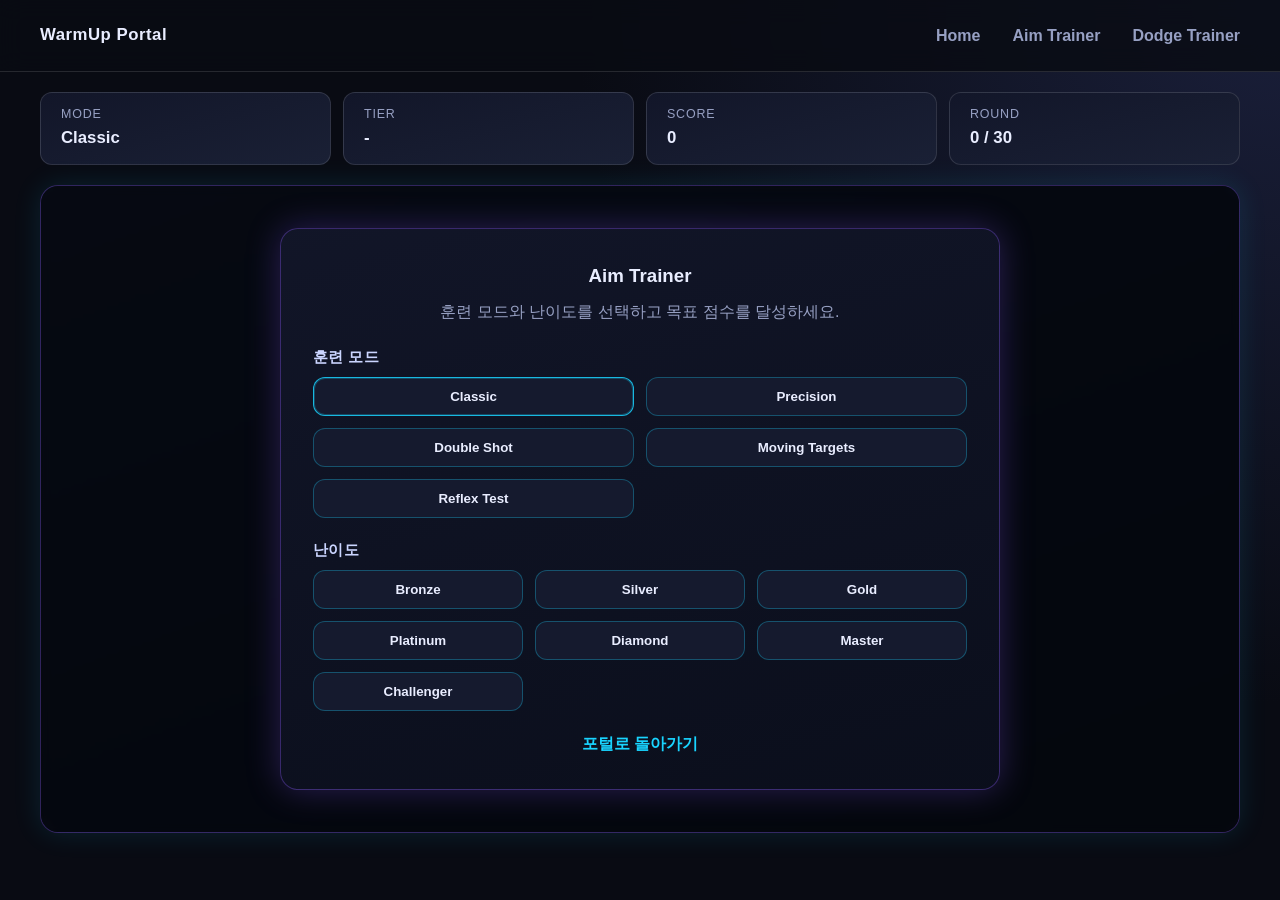
==== aimTrainer.html @ 9ed3a96e "카카오 애드핏 추가" ====
<!DOCTYPE html>
<html lang="ko">
<head>
    <meta charset="UTF-8" />
    <meta name="viewport" content="width=device-width, initial-scale=1.0" />
    <title>Aim Trainer | 손풀기 미니 게임 포털</title>
    <link rel="stylesheet" href="./assets/css/style.css" />
    <!-- jQuery 3.2.1 로컬 파일 (요청 경로 준수) -->
    <script src="./assets/js/jquery-3.2.1.min.js"></script>
</head>
<body>
    <header class="site-header">
        <div class="container header-inner">
            <a class="brand" href="./index.html">WarmUp Portal</a>
            <nav class="gnb" aria-label="주요 메뉴">
                <ul class="gnb-list">
                    <li><a href="./index.html">Home</a></li>
                    <li><a href="./aimTrainer.html">Aim Trainer</a></li>
                    <li><a href="./dodgeTrainer.html">Dodge Trainer</a></li>
                </ul>
            </nav>
            <button class="menu-toggle" type="button" aria-label="메뉴 열기" aria-expanded="false">
                <span></span>
                <span></span>
                <span></span>
            </button>
        </div>
    </header>

    <main class="aim-main">
        <section class="aim-shell container">
            <!-- 상단 HUD: 현재 티어/점수/진행도를 표시 -->
            <div class="aim-hud">
                <div class="hud-item">
                    <span class="hud-label">Mode</span>
                    <strong id="modeLabel">-</strong>
                </div>
                <div class="hud-item">
                    <span class="hud-label">Tier</span>
                    <strong id="tierLabel">-</strong>
                </div>
                <div class="hud-item">
                    <span class="hud-label">Score</span>
                    <strong id="currentScore">0</strong>
                </div>
                <div class="hud-item">
                    <span class="hud-label">Round</span>
                    <strong><span id="currentRound">0</span> / <span id="totalRounds">30</span></strong>
                </div>
            </div>

            <!-- 게임 보드: 타겟이 실제 생성되는 핵심 플레이 영역 -->
            <section id="aimBoard" class="aim-board" aria-label="Aim trainer play area">
                <!-- 시작 전 난이도 선택 오버레이 -->
                <div id="difficultyOverlay" class="board-overlay">
                    <div class="overlay-panel">
                        <h1>Aim Trainer</h1>
                        <p>훈련 모드와 난이도를 선택하고 목표 점수를 달성하세요.</p>
                        <h3 class="overlay-subtitle">훈련 모드</h3>
                        <div id="modeButtons" class="mode-grid"></div>
                        <h3 class="overlay-subtitle">난이도</h3>
                        <div id="difficultyButtons" class="difficulty-grid"></div>
                        <a class="back-link" href="./index.html">포털로 돌아가기</a>
                    </div>
                </div>

                <!-- 게임 종료 후 결과 오버레이 -->
                <div id="resultOverlay" class="board-overlay hidden" aria-live="polite">
                    <div class="overlay-panel result-panel">
                        <p id="resultBadge" class="result-badge">RESULT</p>
                        <h2 id="resultTitle">VICTORY</h2>
                        <p class="result-score-line">Final Score: <strong id="finalScore">0</strong></p>
                        <p class="result-score-line">Target Score: <strong id="targetScore">0</strong></p>
                        <div class="result-stats">
                            <p class="stat-card">
                                <span>Accuracy</span>
                                <strong id="accuracyValue">0.0%</strong>
                            </p>
                            <p class="stat-card">
                                <span>Avg Reaction</span>
                                <strong id="avgReactionValue">0 ms</strong>
                            </p>
                        </div>
                        <div class="result-actions">
                            <button id="retryButton" class="play-btn" type="button">재도전</button>
                            <button id="changeDifficultyButton" class="play-btn ghost-btn" type="button">난이도 선택</button>
                        </div>
                    </div>
                </div>
            </section>
        </section>
    </main>

    <script src="./assets/js/script.js"></script>
</body>
</html>
---- assets/css/style.css ----
/* ================================
   1) Design Tokens (CSS Variables)
   사이트 전체 톤앤매너를 통일하기 위한 변수
================================ */
:root {
    --color-bg: #090b13;
    --color-surface: #121629;
    --color-surface-2: #1a2035;
    --color-text: #e9edff;
    --color-text-muted: #97a0c3;
    --color-primary: #8c5bff;
    --color-secondary: #19d4ff;
    --color-border: rgba(255, 255, 255, 0.12);
    --color-shadow-neon: rgba(140, 91, 255, 0.45);
    --color-shadow-neon-2: rgba(25, 212, 255, 0.35);

    --radius-lg: 18px;
    --radius-md: 12px;
    --space-xs: 8px;
    --space-sm: 12px;
    --space-md: 20px;
    --space-lg: 32px;
    --space-xl: 64px;

    --container-max: 1200px;
    --header-h: 72px;
}

/* 박스 사이징 통일 */
*,
*::before,
*::after {
    box-sizing: border-box;
}

/* 기본 바디 스타일 */
body {
    margin: 0;
    font-family: "Segoe UI", "Noto Sans KR", sans-serif;
    background: radial-gradient(circle at top right, #1a1f3a 0%, var(--color-bg) 45%);
    color: var(--color-text);
    line-height: 1.6;
}

/* 공통 컨테이너: 모든 섹션 너비 기준 */
.container {
    width: min(100% - 40px, var(--container-max));
    margin: 0 auto;
}

/* 링크 기본 스타일 */
a {
    color: inherit;
    text-decoration: none;
}

/* ================================
   2) Header / GNB
================================ */
.site-header {
    position: fixed;
    top: 0;
    left: 0;
    width: 100%;
    height: var(--header-h);
    z-index: 1000;
    border-bottom: 1px solid var(--color-border);
    background: rgba(9, 11, 19, 0.82);
    backdrop-filter: blur(12px);
}

.header-inner {
    height: 100%;
    display: flex;
    align-items: center;
    justify-content: space-between;
    gap: var(--space-md);
}

.brand {
    font-size: 1.05rem;
    font-weight: 700;
    letter-spacing: 0.5px;
}

.gnb-list {
    display: flex;
    align-items: center;
    gap: var(--space-lg);
    list-style: none;
    margin: 0;
    padding: 0;
}

.gnb-list a {
    color: var(--color-text-muted);
    font-weight: 600;
    transition: color 0.2s ease;
}

.gnb-list a:hover {
    color: var(--color-secondary);
}

/* 모바일 메뉴 버튼 */
.menu-toggle {
    display: none;
    width: 42px;
    height: 42px;
    padding: 8px;
    border: 1px solid var(--color-border);
    border-radius: 10px;
    background: var(--color-surface);
    cursor: pointer;
}

.menu-toggle span {
    display: block;
    width: 100%;
    height: 2px;
    margin: 5px 0;
    background: var(--color-text);
    transition: transform 0.25s ease, opacity 0.25s ease;
}

/* ================================
   3) Main / Hero
================================ */
main {
    padding-top: var(--header-h);
}

.hero-section {
    padding: var(--space-xl) 0 var(--space-lg);
}

.hero-content {
    text-align: center;
    max-width: 760px;
}

.hero-kicker {
    margin: 0 0 var(--space-xs);
    color: var(--color-secondary);
    font-weight: 600;
    letter-spacing: 1px;
    text-transform: uppercase;
    font-size: 0.85rem;
}

.hero-content h1 {
    margin: 0 0 var(--space-sm);
    line-height: 1.2;
    font-size: clamp(1.9rem, 4.5vw, 3rem);
}

.hero-description {
    margin: 0 auto;
    color: var(--color-text-muted);
    max-width: 620px;
}

/* ================================
   4) Game Cards Grid
================================ */
.game-section {
    padding: var(--space-md) 0 var(--space-xl);
}

.section-title-wrap {
    margin-bottom: var(--space-md);
}

.section-title-wrap h2 {
    margin: 0;
    font-size: clamp(1.3rem, 3vw, 2rem);
}

.section-title-wrap p {
    margin: var(--space-xs) 0 0;
    color: var(--color-text-muted);
}

.game-grid {
    display: grid;
    gap: var(--space-md);
    grid-template-columns: repeat(3, minmax(0, 1fr));
}

.game-card {
    overflow: hidden;
    border-radius: var(--radius-lg);
    background: linear-gradient(165deg, var(--color-surface), var(--color-surface-2));
    border: 1px solid var(--color-border);
    transition: transform 0.28s ease, box-shadow 0.28s ease, border-color 0.28s ease;
}

.game-card img {
    display: block;
    width: 100%;
    aspect-ratio: 16 / 9;
    object-fit: cover;
}

.game-card-body {
    padding: var(--space-md);
}

.game-card h3 {
    margin: 0 0 var(--space-xs);
    font-size: 1.15rem;
}

.game-card p {
    margin: 0 0 var(--space-md);
    color: var(--color-text-muted);
    min-height: 48px;
}

/* 네온 느낌 버튼 */
.play-btn {
    display: inline-block;
    padding: 10px 16px;
    border-radius: 999px;
    font-weight: 700;
    color: #ffffff;
    background: linear-gradient(120deg, var(--color-primary), var(--color-secondary));
    box-shadow: 0 4px 20px rgba(25, 212, 255, 0.25);
    transition: transform 0.2s ease, box-shadow 0.2s ease;
}

.play-btn:hover {
    transform: translateY(-2px);
    box-shadow: 0 8px 24px rgba(140, 91, 255, 0.4);
}

.play-btn.disabled {
    opacity: 0.55;
    pointer-events: none;
}

/* 카드 Hover: 부드러운 스케일 + 네온 글로우 */
.game-card:hover {
    transform: translateY(-4px) scale(1.02);
    border-color: rgba(140, 91, 255, 0.45);
    box-shadow: 0 12px 32px var(--color-shadow-neon), 0 0 28px var(--color-shadow-neon-2);
}

/* ================================
   5) Sub Page
================================ */
.sub-page-main {
    min-height: calc(100vh - var(--header-h));
    display: grid;
    place-items: center;
    padding: var(--space-lg) 0;
}

.sub-hero {
    width: 100%;
}

.sub-hero .container {
    text-align: center;
    background: linear-gradient(180deg, rgba(140, 91, 255, 0.12), rgba(25, 212, 255, 0.06));
    border: 1px solid var(--color-border);
    border-radius: var(--radius-lg);
    padding: var(--space-xl) var(--space-lg);
}

.sub-hero h1 {
    margin: 0 0 var(--space-xs);
}

.sub-hero p {
    margin: 0 0 var(--space-md);
    color: var(--color-text-muted);
}

/* ================================
   6) Aim Trainer
================================ */
.aim-main {
    padding-top: calc(var(--header-h) + var(--space-md));
    padding-bottom: var(--space-lg);
    min-height: 100vh;
}

.aim-shell {
    display: grid;
    gap: var(--space-md);
}

.aim-hud {
    display: grid;
    grid-template-columns: repeat(4, minmax(0, 1fr));
    gap: var(--space-sm);
}

.hud-item {
    border: 1px solid var(--color-border);
    border-radius: var(--radius-md);
    background: linear-gradient(165deg, var(--color-surface), var(--color-surface-2));
    padding: var(--space-sm) var(--space-md);
}

.hud-label {
    display: block;
    font-size: 0.78rem;
    color: var(--color-text-muted);
    text-transform: uppercase;
    letter-spacing: 0.8px;
}

.hud-item strong {
    font-size: 1.05rem;
}

.aim-board {
    position: relative;
    width: 100%;
    min-height: min(72vh, 760px);
    border-radius: var(--radius-lg);
    overflow: hidden;
    border: 1px solid rgba(140, 91, 255, 0.3);
    background:
        radial-gradient(circle at 50% 50%, rgba(25, 212, 255, 0.08), transparent 48%),
        linear-gradient(160deg, #101525, #0a0e1a 60%, #090b13);
    box-shadow: 0 0 28px rgba(25, 212, 255, 0.12);
    user-select: none;
}

/* 게임 진행 중에만 보드 내부 커서를 조준점으로 고정 */
.aim-board.game-active {
    cursor: crosshair;
}

/* 타겟 좌표 기준점을 정확히 중앙으로 맞추기 위한 스타일 */
.aim-target {
    position: absolute;
    left: 0;
    top: 0;
    width: 22px;
    height: 22px;
    border-radius: 50%;
    background: radial-gradient(circle at 35% 35%, #ffb0b0, #ff3b3b 45%, #d00000 100%);
    box-shadow: 0 0 10px rgba(255, 60, 60, 0.95), 0 0 24px rgba(255, 45, 45, 0.6);
    transform: translate(-50%, -50%);
    cursor: crosshair;
    z-index: 20;
}

.aim-target.is-moving {
    transition: transform 140ms linear;
}

.target-hit-effect {
    position: absolute;
    width: 10px;
    height: 10px;
    border: 2px solid rgba(255, 122, 122, 0.95);
    border-radius: 50%;
    transform: translate(-50%, -50%);
    animation: hitPulse 260ms ease-out forwards;
    pointer-events: none;
    z-index: 25;
}

.miss-text-effect {
    position: absolute;
    color: #ff7f7f;
    font-weight: 700;
    letter-spacing: 0.4px;
    text-shadow: 0 0 8px rgba(255, 86, 86, 0.6);
    transform: translate(-50%, -50%);
    animation: missFloat 420ms ease-out forwards;
    pointer-events: none;
    z-index: 26;
}

@keyframes missFloat {
    from {
        opacity: 1;
        transform: translate(-50%, -50%) scale(0.92);
    }
    to {
        opacity: 0;
        transform: translate(-50%, -75%) scale(1.05);
    }
}

/* 오답 시 보드가 살짝 붉어지는 피드백 */
.aim-board.miss-flash::after {
    content: "";
    position: absolute;
    inset: 0;
    pointer-events: none;
    background: radial-gradient(circle at center, rgba(255, 43, 43, 0.16), rgba(255, 43, 43, 0.05));
    animation: missFlash 220ms ease-out;
}

@keyframes missFlash {
    from {
        opacity: 1;
    }
    to {
        opacity: 0;
    }
}

@keyframes hitPulse {
    from {
        opacity: 1;
        width: 10px;
        height: 10px;
    }
    to {
        opacity: 0;
        width: 52px;
        height: 52px;
    }
}

.board-overlay {
    position: absolute;
    inset: 0;
    z-index: 30;
    display: grid;
    place-items: center;
    padding: var(--space-md);
    background: rgba(4, 6, 12, 0.72);
    backdrop-filter: blur(4px);
}

.board-overlay.hidden {
    display: none;
}

.overlay-panel {
    width: min(720px, 100%);
    border: 1px solid rgba(140, 91, 255, 0.35);
    border-radius: var(--radius-lg);
    background: linear-gradient(165deg, rgba(18, 22, 41, 0.97), rgba(11, 15, 29, 0.95));
    padding: var(--space-lg);
    text-align: center;
    box-shadow: 0 0 34px rgba(140, 91, 255, 0.28);
}

.overlay-panel h1,
.overlay-panel h2 {
    margin: 0 0 var(--space-xs);
}

.overlay-subtitle {
    margin: 0 0 8px;
    font-size: 0.95rem;
    color: #cbd5ff;
    text-align: left;
    letter-spacing: 0.4px;
}

.overlay-panel p {
    margin: 0 0 var(--space-md);
    color: var(--color-text-muted);
}

.difficulty-grid {
    display: grid;
    grid-template-columns: repeat(3, minmax(0, 1fr));
    gap: var(--space-sm);
    margin-bottom: var(--space-md);
}

.mode-grid {
    display: grid;
    grid-template-columns: repeat(2, minmax(0, 1fr));
    gap: var(--space-sm);
    margin-bottom: var(--space-md);
}

.difficulty-btn {
    border: 1px solid rgba(25, 212, 255, 0.3);
    border-radius: 12px;
    background: #151a2e;
    color: var(--color-text);
    padding: 11px 10px;
    font-weight: 700;
    cursor: pointer;
    transition: transform 0.2s ease, box-shadow 0.2s ease, border-color 0.2s ease;
}

.difficulty-btn:hover {
    transform: translateY(-2px);
    border-color: rgba(140, 91, 255, 0.7);
    box-shadow: 0 8px 22px rgba(140, 91, 255, 0.35);
}

.difficulty-btn.active {
    border-color: rgba(25, 212, 255, 0.85);
    box-shadow: 0 0 0 1px rgba(25, 212, 255, 0.25) inset;
}

.back-link {
    color: var(--color-secondary);
    font-weight: 600;
}

.result-panel {
    max-width: 520px;
}

.result-badge {
    margin-bottom: 4px;
    font-size: 0.78rem;
    letter-spacing: 1px;
    text-transform: uppercase;
}

#resultTitle.victory {
    color: #ab86ff;
    text-shadow: 0 0 10px rgba(171, 134, 255, 0.8), 0 0 25px rgba(25, 212, 255, 0.55);
}

#resultTitle.defeat {
    color: #a8acba;
    text-shadow: none;
}

.result-actions {
    display: flex;
    justify-content: center;
    gap: var(--space-sm);
    flex-wrap: wrap;
    margin-top: var(--space-sm);
}

.result-stats {
    display: grid;
    grid-template-columns: repeat(2, minmax(0, 1fr));
    gap: var(--space-sm);
    margin: 0 0 var(--space-sm);
}

.stat-card {
    margin: 0;
    padding: 10px 12px;
    border: 1px solid rgba(25, 212, 255, 0.25);
    border-radius: 12px;
    background: rgba(15, 20, 36, 0.7);
}

.stat-card span {
    display: block;
    font-size: 0.78rem;
    color: var(--color-text-muted);
    margin-bottom: 3px;
    letter-spacing: 0.6px;
    text-transform: uppercase;
}

.stat-card strong {
    font-size: 1.2rem;
    color: #a8f0ff;
    text-shadow: 0 0 8px rgba(25, 212, 255, 0.35);
}

.ghost-btn {
    background: transparent;
    border: 1px solid var(--color-border);
    box-shadow: none;
}

/* ================================
   7) Dodge Trainer
================================ */
.dodge-main {
    padding-top: calc(var(--header-h) + var(--space-md));
    padding-bottom: var(--space-lg);
    min-height: 100vh;
}

.dodge-shell {
    display: grid;
    gap: var(--space-sm);
}

.dodge-hud {
    display: grid;
    grid-template-columns: repeat(3, minmax(0, 1fr));
    gap: var(--space-sm);
}

.dodge-hp-wrap {
    display: grid;
    grid-template-columns: auto 1fr auto;
    align-items: center;
    gap: var(--space-sm);
    padding: 10px 12px;
    border: 1px solid var(--color-border);
    border-radius: 12px;
    background: linear-gradient(165deg, var(--color-surface), var(--color-surface-2));
}

.dodge-hp-track {
    position: relative;
    height: 12px;
    border-radius: 999px;
    overflow: hidden;
    background: rgba(255, 255, 255, 0.08);
}

.dodge-hp-bar {
    width: 100%;
    height: 100%;
    border-radius: inherit;
    background: linear-gradient(90deg, #26e6ff, #8c5bff 60%, #ff547d);
    transition: width 240ms ease;
}

.dodge-board {
    position: relative;
    border-radius: var(--radius-lg);
    overflow: hidden;
    border: 1px solid rgba(25, 212, 255, 0.32);
    min-height: min(72vh, 760px);
    background: #090d1a;
}

#dodgeCanvas {
    width: 100%;
    height: 100%;
    display: block;
    background:
        linear-gradient(rgba(96, 111, 173, 0.14) 1px, transparent 1px),
        linear-gradient(90deg, rgba(96, 111, 173, 0.14) 1px, transparent 1px),
        radial-gradient(circle at center, rgba(25, 212, 255, 0.08), transparent 50%),
        #090d1a;
    background-size: 36px 36px, 36px 36px, auto, auto;
    cursor: crosshair;
}

.dodge-countdown {
    position: absolute;
    inset: 0;
    z-index: 28;
    display: grid;
    place-items: center;
    font-size: clamp(3rem, 11vw, 8rem);
    font-weight: 800;
    color: #ccf7ff;
    text-shadow: 0 0 15px rgba(25, 212, 255, 0.7), 0 0 35px rgba(140, 91, 255, 0.4);
    pointer-events: none;
}

/* ================================
   8) Responsive Breakpoints
================================ */
/* 태블릿: 카드 2열 */
@media (max-width: 1024px) {
    .game-grid {
        grid-template-columns: repeat(2, minmax(0, 1fr));
    }

    .difficulty-grid {
        grid-template-columns: repeat(2, minmax(0, 1fr));
    }

    .mode-grid {
        grid-template-columns: repeat(2, minmax(0, 1fr));
    }

    .dodge-hud {
        grid-template-columns: 1fr 1fr;
    }
}

/* 모바일: GNB를 햄버거/슬라이드다운으로 전환 + 카드 1열 */
@media (max-width: 768px) {
    .menu-toggle {
        display: inline-block;
    }

    .gnb {
        display: none;
        position: absolute;
        top: var(--header-h);
        left: 0;
        width: 100%;
        border-bottom: 1px solid var(--color-border);
        background: rgba(13, 16, 29, 0.98);
    }

    .gnb.is-open {
        display: block;
    }

    .gnb-list {
        flex-direction: column;
        align-items: stretch;
        gap: 0;
    }

    .gnb-list li a {
        display: block;
        padding: 14px 20px;
        border-top: 1px solid rgba(255, 255, 255, 0.06);
    }

    .game-grid {
        grid-template-columns: 1fr;
    }

    .hero-section {
        padding-top: var(--space-lg);
    }

    .aim-hud {
        grid-template-columns: 1fr;
    }

    .aim-board {
        min-height: 62vh;
    }

    .difficulty-grid {
        grid-template-columns: 1fr;
    }

    .mode-grid {
        grid-template-columns: 1fr;
    }

    .result-stats {
        grid-template-columns: 1fr;
    }

    .dodge-hud {
        grid-template-columns: 1fr;
    }

    .dodge-hp-wrap {
        grid-template-columns: 1fr;
    }

    .dodge-board {
        min-height: 62vh;
    }
}
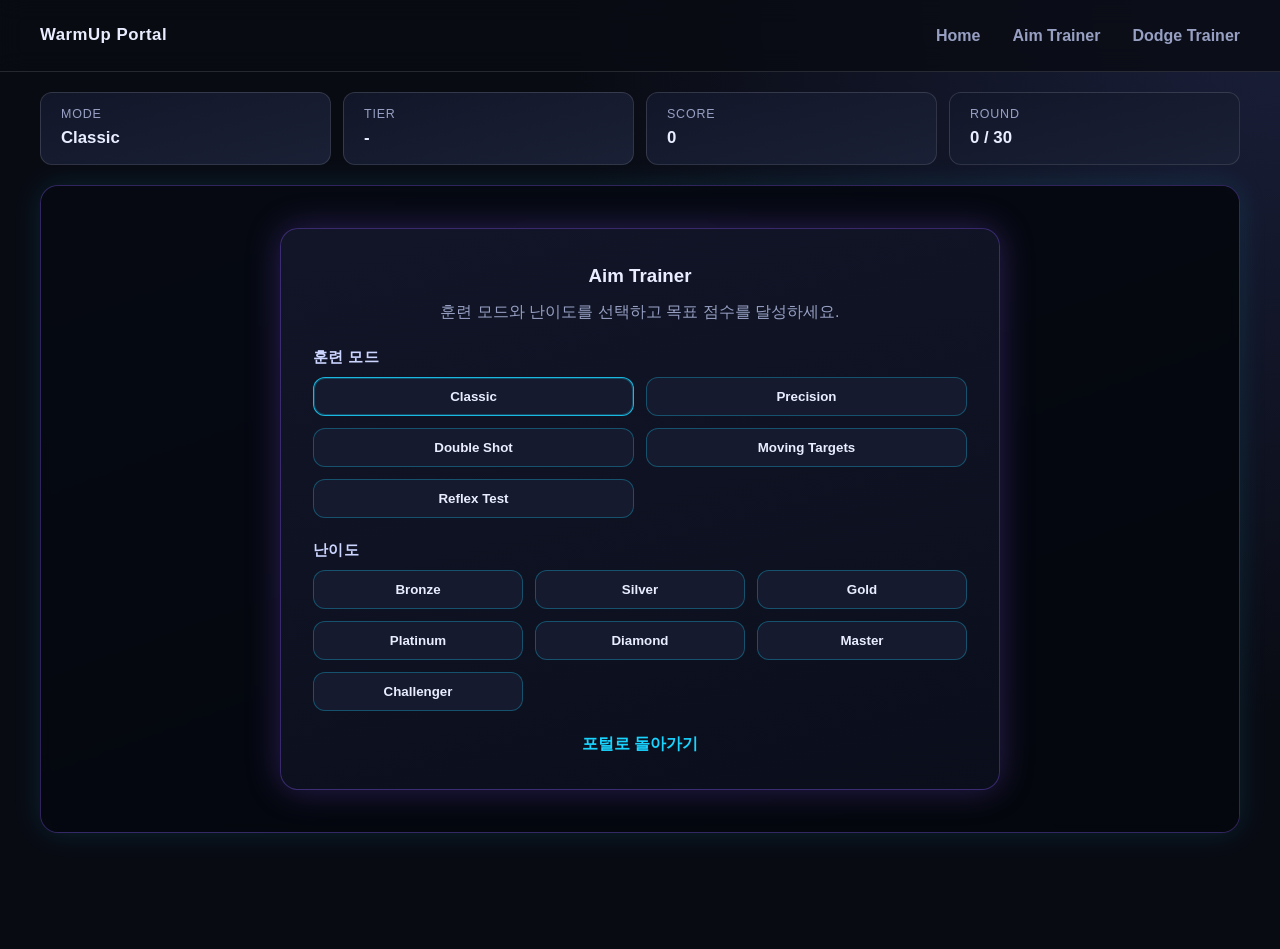
==== commit f6e3168d: "모든 페이지에 광고 배치" ====
--- a/aimTrainer.html
+++ b/aimTrainer.html
@@ -89,6 +89,17 @@
                 </div>
             </section>
         </section>
+
+        <section class="game-section">
+            <div class="container">
+                <ins class="kakao_ad_area" style="display:none;"
+                    data-ad-unit = "DAN-8bC9ZfLkZiWvDYKB"
+                    data-ad-width = "300"
+                    data-ad-height = "250"></ins>
+                <script type="text/javascript" src="//t1.daumcdn.net/kas/static/ba.min.js" async></script>
+            </div>
+        </section>
+
     </main>
 
     <script src="./assets/js/script.js"></script>
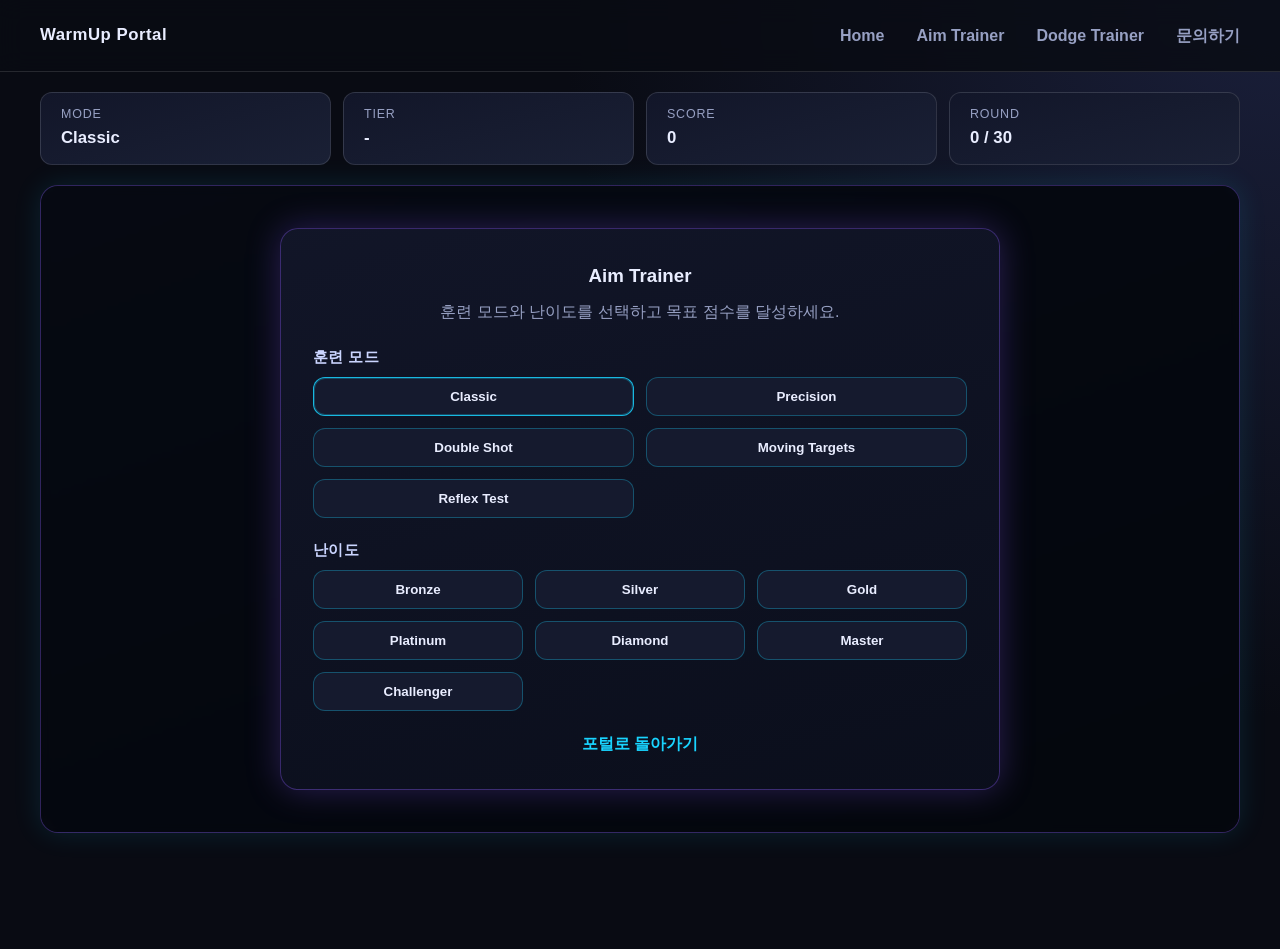
==== commit 8aed42fa: "문의하기 페이지 추가 문의하기 페이지 추가" ====
--- a/aimTrainer.html
+++ b/aimTrainer.html
@@ -7,6 +7,9 @@
     <link rel="stylesheet" href="./assets/css/style.css" />
     <!-- jQuery 3.2.1 로컬 파일 (요청 경로 준수) -->
     <script src="./assets/js/jquery-3.2.1.min.js"></script>
+    <!-- ================== 구글 서치 콘솔 HTML ================== -->
+    <meta name="google-site-verification" content="QQRfj6R_ofMGUnIUZGM1bMaWoSzZo-a0hBTGdoECW2M" />
+    
 </head>
 <body>
     <header class="site-header">
@@ -17,6 +20,7 @@
                     <li><a href="./index.html">Home</a></li>
                     <li><a href="./aimTrainer.html">Aim Trainer</a></li>
                     <li><a href="./dodgeTrainer.html">Dodge Trainer</a></li>
+                    <li><a href="./contact.html">문의하기</a></li>
                 </ul>
             </nav>
             <button class="menu-toggle" type="button" aria-label="메뉴 열기" aria-expanded="false">
--- a/assets/css/style.css
+++ b/assets/css/style.css
@@ -272,6 +272,116 @@
     margin: 0 0 var(--space-xs);
 }
 
+.contact-page {
+    padding: calc(var(--header-h) + var(--space-lg)) 0 var(--space-xl);
+    min-height: 100vh;
+}
+
+.contact-grid {
+    display: grid;
+    grid-template-columns: 1.2fr 0.8fr;
+    gap: var(--space-lg);
+    align-items: start;
+}
+
+.contact-card,
+.contact-form {
+    background: linear-gradient(180deg, rgba(18, 22, 41, 0.96), rgba(11, 15, 29, 0.96));
+    border: 1px solid var(--color-border);
+    border-radius: var(--radius-lg);
+    padding: var(--space-lg);
+}
+
+.contact-card h2,
+.contact-form h2 {
+    margin-top: 0;
+}
+
+.contact-card p,
+.contact-card li,
+.contact-form label {
+    color: var(--color-text-muted);
+}
+
+.contact-card ul {
+    margin: var(--space-md) 0 0;
+    padding-left: 18px;
+}
+
+.contact-card li {
+    margin-bottom: 10px;
+}
+
+.contact-form {
+    display: grid;
+    gap: var(--space-md);
+}
+
+.contact-form label {
+    display: block;
+    font-size: 0.95rem;
+    margin-bottom: 8px;
+}
+
+.contact-form input,
+.contact-form textarea {
+    width: 100%;
+    border: 1px solid rgba(255, 255, 255, 0.12);
+    border-radius: 14px;
+    padding: 14px 16px;
+    background: rgba(255, 255, 255, 0.04);
+    color: var(--color-text);
+    font-size: 1rem;
+}
+
+.contact-form textarea {
+    min-height: 200px;
+    resize: vertical;
+}
+
+.contact-form input:focus,
+.contact-form textarea:focus {
+    outline: none;
+    border-color: var(--color-secondary);
+    box-shadow: 0 0 0 3px rgba(25, 212, 255, 0.12);
+}
+
+.contact-form button {
+    width: fit-content;
+    padding: 12px 20px;
+    border-radius: 999px;
+    border: none;
+    color: #fff;
+    background: linear-gradient(120deg, var(--color-primary), var(--color-secondary));
+    font-weight: 700;
+    cursor: pointer;
+    transition: transform 0.2s ease, box-shadow 0.2s ease;
+}
+
+.contact-form button:hover {
+    transform: translateY(-2px);
+    box-shadow: 0 8px 24px rgba(140, 91, 255, 0.38);
+}
+
+.contact-help {
+    display: block;
+    margin-top: var(--space-xs);
+    color: var(--color-text-muted);
+    font-size: 0.95rem;
+}
+
+@media (max-width: 900px) {
+    .contact-grid {
+        grid-template-columns: 1fr;
+    }
+}
+
+@media (max-width: 768px) {
+    .contact-page {
+        padding-top: calc(var(--header-h) + var(--space-md));
+    }
+}
+
 .sub-hero p {
     margin: 0 0 var(--space-md);
     color: var(--color-text-muted);
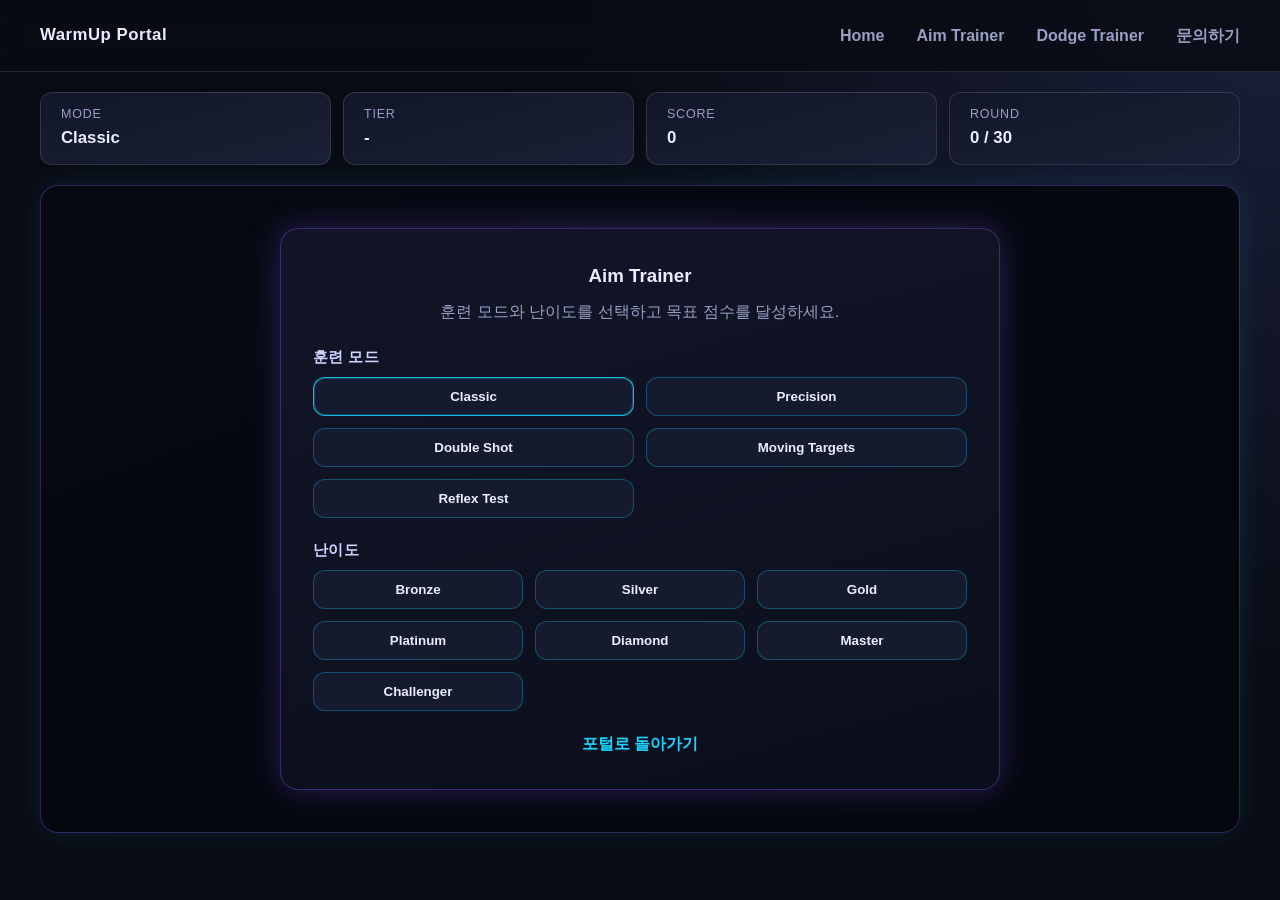
==== commit 7202f2ff: "에임훈련페이지 광고 삭제 오클릭 유도로 반려됨. 임시로 광고 삭제" ====
--- a/aimTrainer.html
+++ b/aimTrainer.html
@@ -94,16 +94,6 @@
             </section>
         </section>
 
-        <section class="game-section">
-            <div class="container">
-                <ins class="kakao_ad_area" style="display:none;"
-                    data-ad-unit = "DAN-8bC9ZfLkZiWvDYKB"
-                    data-ad-width = "300"
-                    data-ad-height = "250"></ins>
-                <script type="text/javascript" src="//t1.daumcdn.net/kas/static/ba.min.js" async></script>
-            </div>
-        </section>
-
     </main>
 
     <script src="./assets/js/script.js"></script>
--- a/assets/css/style.css
+++ b/assets/css/style.css
@@ -275,6 +275,8 @@
 .contact-page {
     padding: calc(var(--header-h) + var(--space-lg)) 0 var(--space-xl);
     min-height: 100vh;
+    display: grid;
+    gap: var(--space-md);
 }
 
 .contact-grid {
